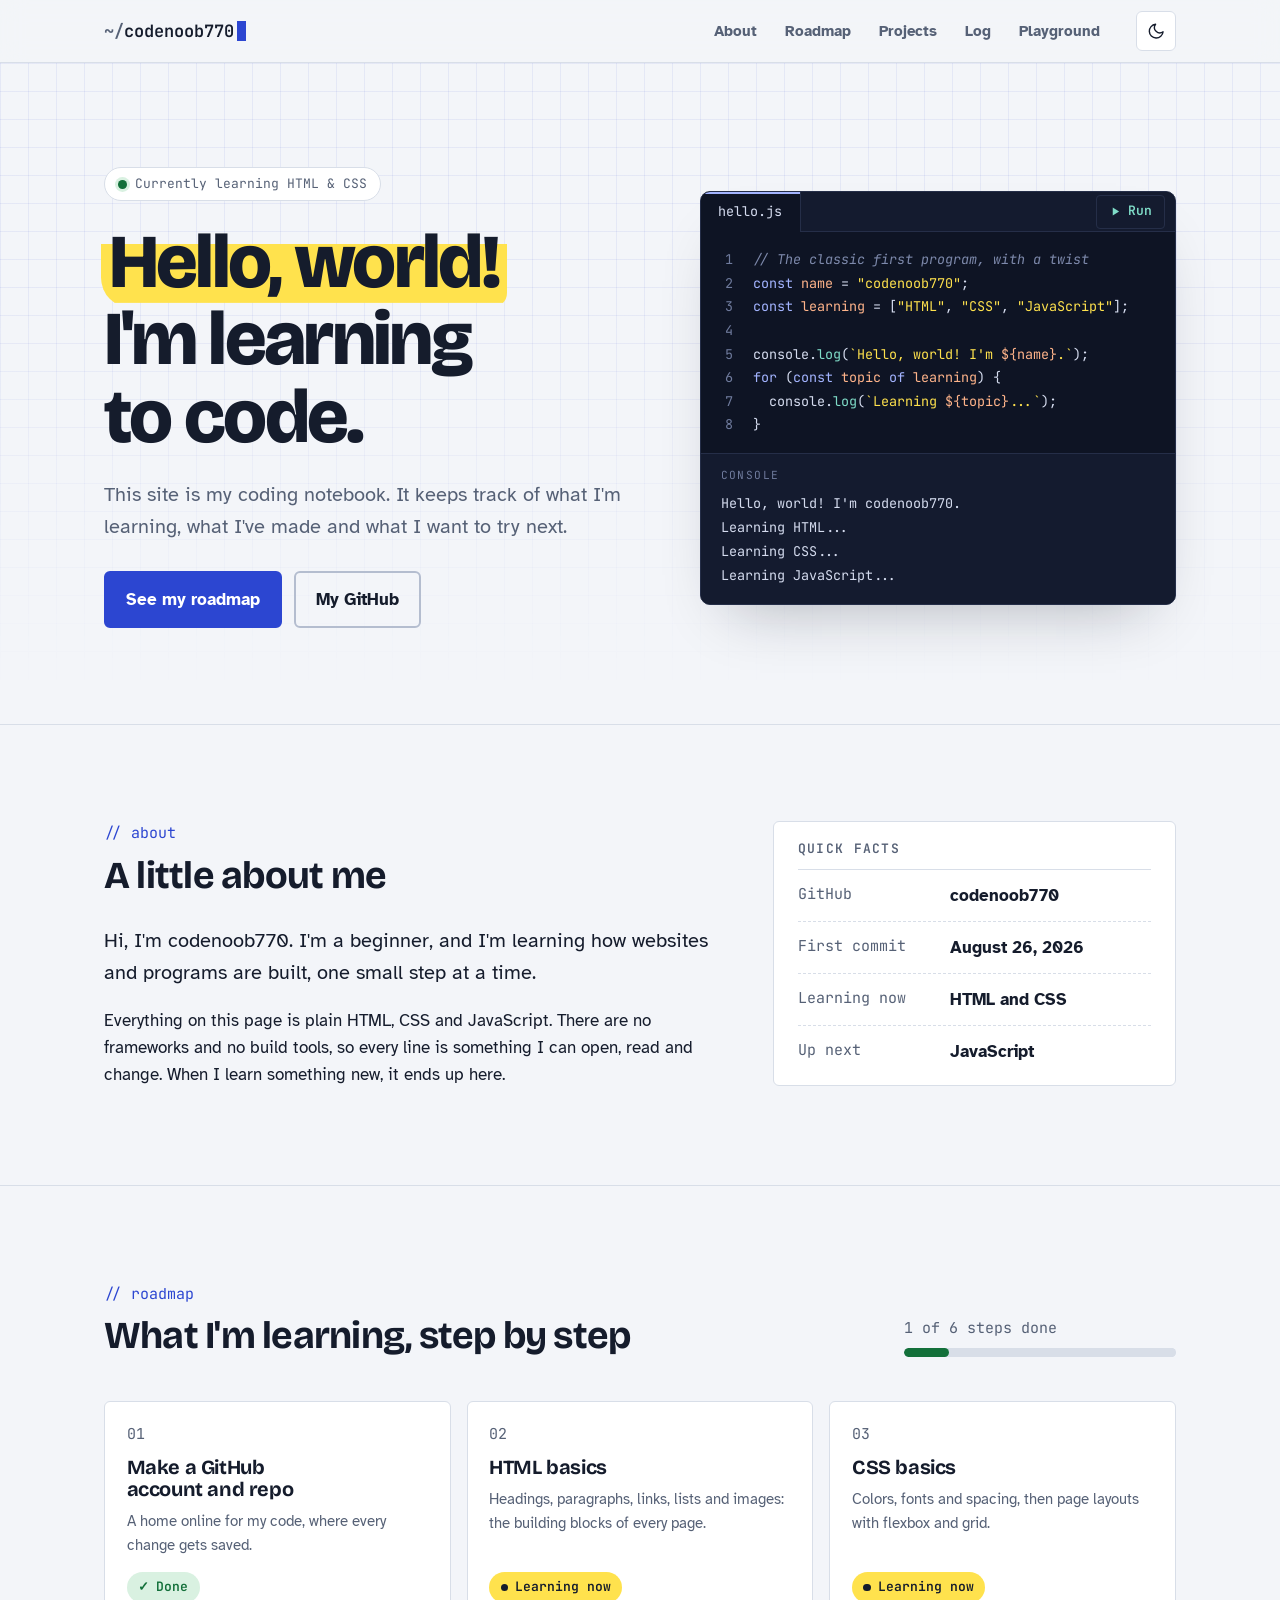
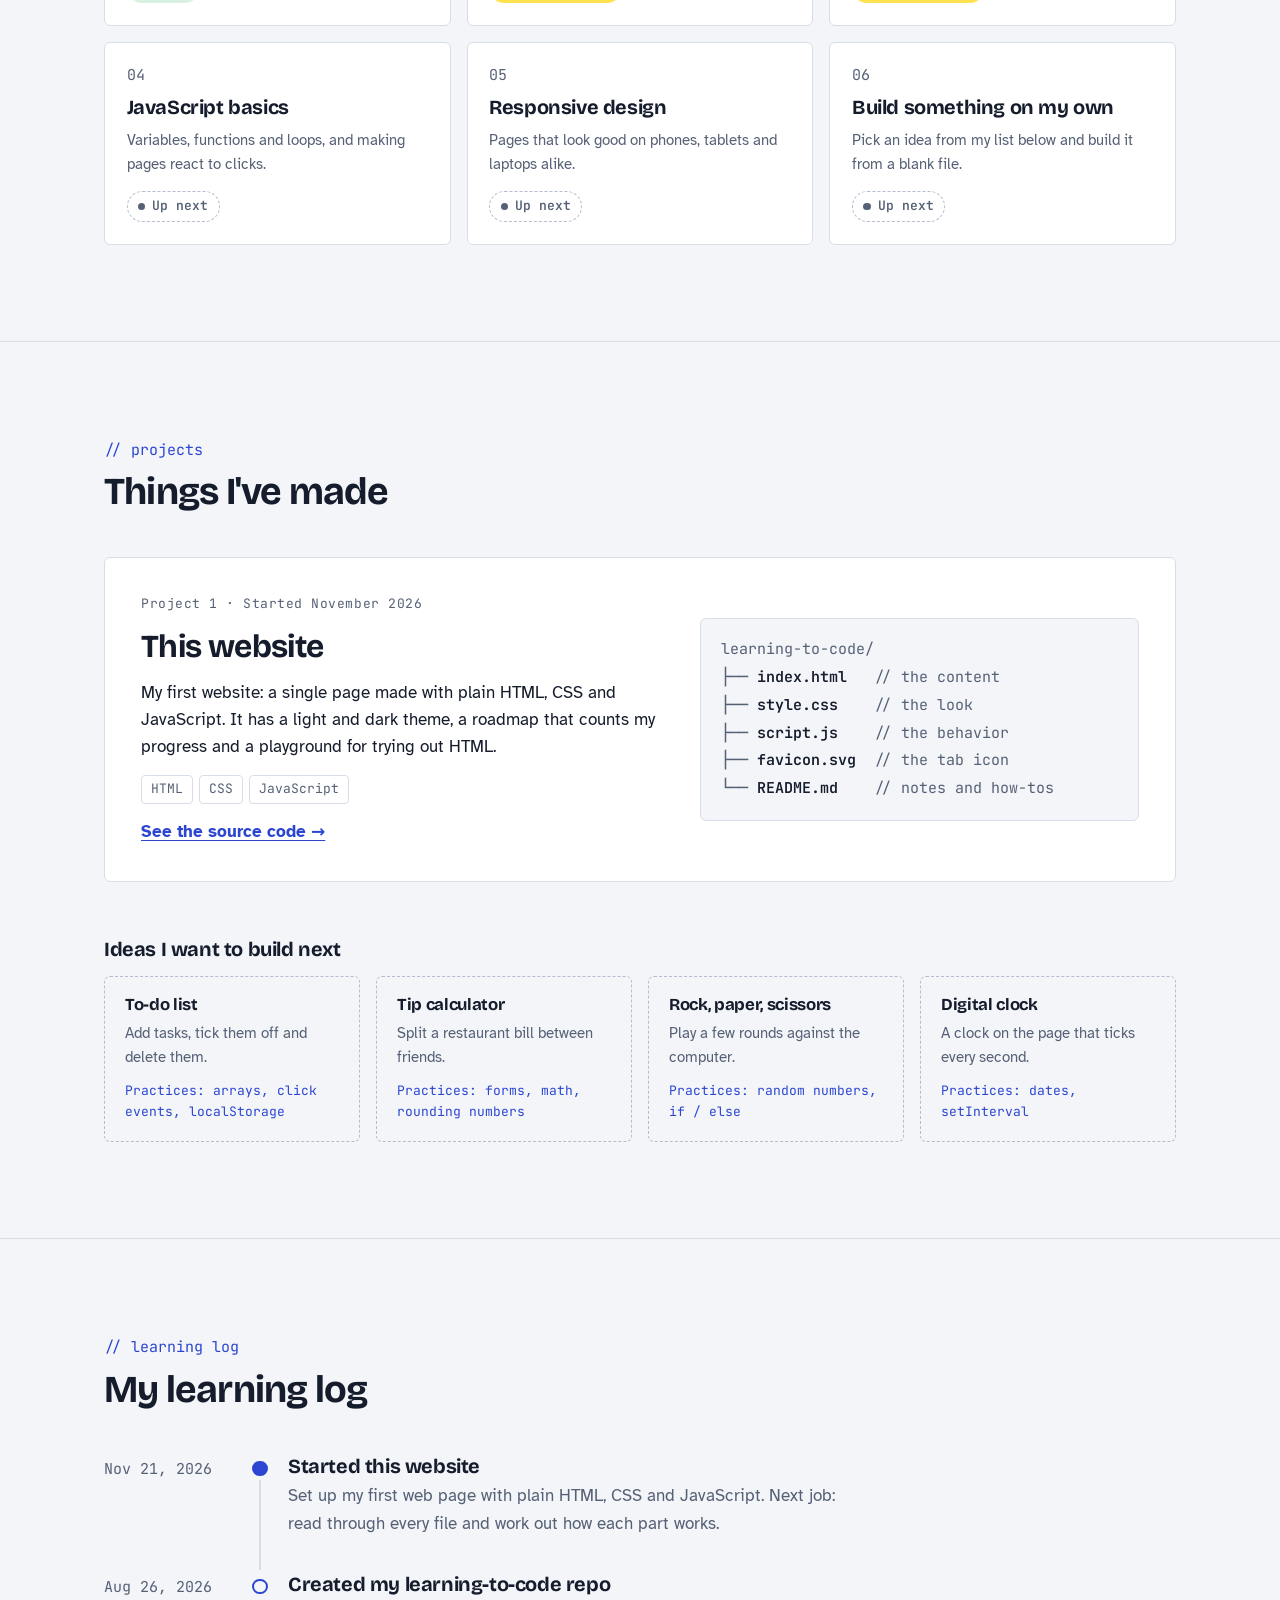
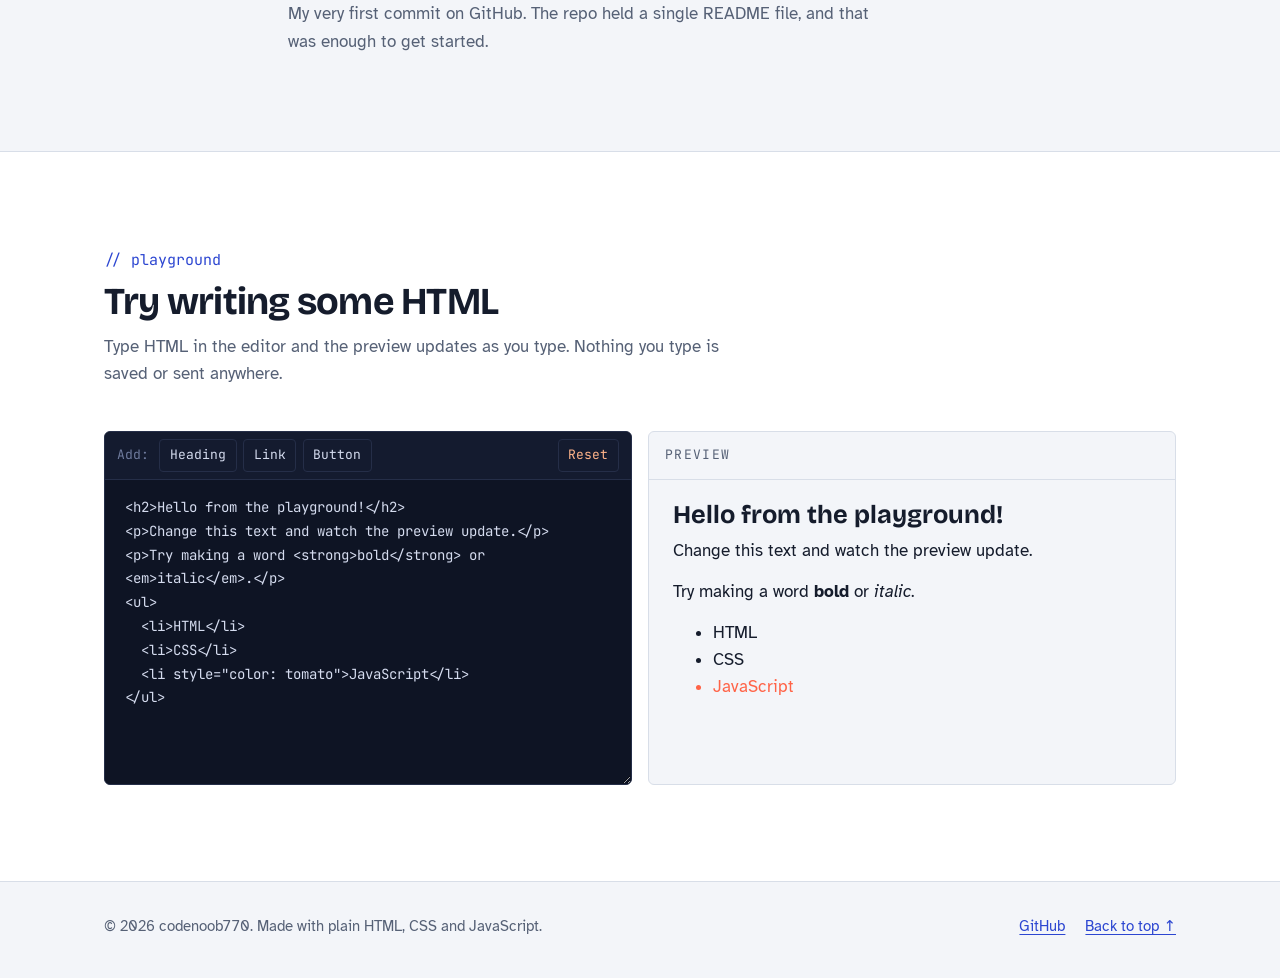
==== index.html @ 069af955 "Add my learning-to-code website A single-page personal site in plain HTML, CSS and JavaScript: - "He" ====
<!DOCTYPE html>
<html lang="en">
<head>
  <!--
    Hi! This is the code for my website.

    A website is usually made of three kinds of files:
      index.html  -> the CONTENT  (words, headings, links, lists)
      style.css   -> the LOOK     (colors, fonts, spacing, layout)
      script.js   -> the BEHAVIOR (what happens when you click or type)

    Anything between these arrows is a comment. Browsers ignore comments,
    so they're a good place to leave notes for yourself.
  -->
  <meta charset="UTF-8">
  <meta name="viewport" content="width=device-width, initial-scale=1, viewport-fit=cover">
  <title>codenoob770 learns to code</title>
  <meta name="description" content="I'm learning to code. Here's my roadmap, my projects and my learning log.">
  <link rel="icon" href="favicon.svg" type="image/svg+xml">

  <!-- Fonts from Google Fonts -->
  <link rel="preconnect" href="https://fonts.googleapis.com">
  <link rel="preconnect" href="https://fonts.gstatic.com" crossorigin>
  <link rel="stylesheet" href="https://fonts.googleapis.com/css2?family=Atkinson+Hyperlegible:ital,wght@0,400;0,700;1,400&family=Bricolage+Grotesque:opsz,wght@12..96,500..800&family=JetBrains+Mono:ital,wght@0,400;0,600;1,400&display=swap">

  <!-- My own styles -->
  <link rel="stylesheet" href="style.css">

  <!-- Apply a saved light/dark choice before the page is drawn,
       so it never flashes the wrong colors. -->
  <script>
    try {
      const savedTheme = localStorage.getItem("theme");
      if (savedTheme === "light" || savedTheme === "dark") {
        document.documentElement.dataset.theme = savedTheme;
      }
    } catch (error) {
      // Some browsers block storage (for example private windows).
      // Then the page just follows the device's light/dark setting.
    }
  </script>

  <!-- My JavaScript. "defer" means: run it after all the HTML has loaded. -->
  <script src="script.js" defer></script>
</head>
<body>
  <!-- Lets keyboard users jump past the menu. It only shows up when focused. -->
  <a class="skip-link" href="#main">Skip to content</a>

  <!-- ============ HEADER: my name, the menu and the theme button ============ -->
  <header class="site-header">
    <div class="wrap site-header__inner">
      <a class="brand" href="#top">
        <span class="brand__path">~/</span>codenoob770<span class="brand__cursor" aria-hidden="true"></span>
      </a>

      <nav class="site-nav" aria-label="Page sections">
        <a href="#about">About</a>
        <a href="#roadmap">Roadmap</a>
        <a href="#projects">Projects</a>
        <a href="#log">Log</a>
        <a href="#playground">Playground</a>
      </nav>

      <button class="theme-toggle" id="theme-toggle" type="button" aria-label="Switch between light and dark theme" title="Switch theme">
        <!-- Two icons. The CSS shows the moon in light mode and the sun in dark mode. -->
        <svg class="icon-moon" viewBox="0 0 24 24" aria-hidden="true"><path d="M21 12.8A9 9 0 1 1 11.2 3a7 7 0 0 0 9.8 9.8z"/></svg>
        <svg class="icon-sun" viewBox="0 0 24 24" aria-hidden="true"><circle cx="12" cy="12" r="4.5"/><path d="M12 1.5v2.2M12 20.3v2.2M4.6 4.6l1.5 1.5M17.9 17.9l1.5 1.5M1.5 12h2.2M20.3 12h2.2M4.6 19.4l1.5-1.5M17.9 6.1l1.5-1.5"/></svg>
      </button>
    </div>
  </header>

  <main id="main">

    <!-- ============ HERO: the first thing people see ============ -->
    <section class="hero" aria-labelledby="hero-title">
      <div class="wrap hero__inner">
        <div class="hero__text">
          <p class="now-learning"><span class="now-learning__dot" aria-hidden="true"></span>Currently learning HTML &amp; CSS</p>
          <h1 id="hero-title"><span class="marker">Hello, world!</span> I'm learning to code.</h1>
          <p class="hero__lead">
            This site is my coding notebook. It keeps track of what I'm learning,
            what I've made and what I want to try next.
          </p>
          <div class="hero__actions">
            <a class="button" href="#roadmap">See my roadmap</a>
            <a class="button button--quiet" href="https://github.com/codenoob770">My GitHub</a>
          </div>
        </div>

        <!-- A pretend code editor. The colored <span>s are "syntax highlighting".
             Each <span class="code-line"> is one line of code; CSS numbers them. -->
        <figure class="editor" aria-label="A short JavaScript program and what it prints">
          <div class="editor__bar">
            <span class="editor__tab">hello.js</span>
            <button class="editor__run" id="run-code" type="button">
              <svg viewBox="0 0 24 24" aria-hidden="true"><path d="M7 4.5v15l12-7.5z"/></svg>
              <span id="run-label">Run</span>
            </button>
          </div>
          <div class="editor__code">
            <span class="code-line"><span class="tok-comment">// The classic first program, with a twist</span></span>
            <span class="code-line"><span class="tok-keyword">const</span> <span class="tok-var">name</span> = <span class="tok-string">"codenoob770"</span>;</span>
            <span class="code-line"><span class="tok-keyword">const</span> <span class="tok-var">learning</span> = [<span class="tok-string">"HTML"</span>, <span class="tok-string">"CSS"</span>, <span class="tok-string">"JavaScript"</span>];</span>
            <span class="code-line"> </span>
            <span class="code-line">console.<span class="tok-func">log</span>(<span class="tok-string">`Hello, world! I'm </span><span class="tok-var">${name}</span><span class="tok-string">.`</span>);</span>
            <span class="code-line"><span class="tok-keyword">for</span> (<span class="tok-keyword">const</span> <span class="tok-var">topic</span> <span class="tok-keyword">of</span> <span class="tok-var">learning</span>) {</span>
            <span class="code-line">  console.<span class="tok-func">log</span>(<span class="tok-string">`Learning </span><span class="tok-var">${topic}</span><span class="tok-string">...`</span>);</span>
            <span class="code-line">}</span>
          </div>
          <!-- What the program above prints. Press "Run" to watch it print again. -->
          <div class="console" aria-live="polite">
            <span class="console__label">Console</span>
            <span class="console__line">Hello, world! I'm codenoob770.</span>
            <span class="console__line">Learning HTML...</span>
            <span class="console__line">Learning CSS...</span>
            <span class="console__line">Learning JavaScript...</span>
          </div>
        </figure>
      </div>
    </section>

    <!-- ============ ABOUT ============ -->
    <section class="section" id="about" aria-labelledby="about-title">
      <div class="wrap about">
        <div class="about__text">
          <div class="section__title">
            <p class="eyebrow">// about</p>
            <h2 id="about-title">A little about me</h2>
          </div>
          <p class="about__lead">
            Hi, I'm codenoob770. I'm a beginner, and I'm learning how websites
            and programs are built, one small step at a time.
          </p>
          <p>
            Everything on this page is plain HTML, CSS and JavaScript. There are
            no frameworks and no build tools, so every line is something I can
            open, read and change. When I learn something new, it ends up here.
          </p>
        </div>

        <!-- A "description list": <dt> is the label, <dd> is the value. -->
        <aside class="facts" aria-labelledby="facts-title">
          <h3 class="facts__title" id="facts-title">Quick facts</h3>
          <dl>
            <div><dt>GitHub</dt><dd>codenoob770</dd></div>
            <div><dt>First commit</dt><dd><time datetime="2026-08-26">August 26, 2026</time></dd></div>
            <div><dt>Learning now</dt><dd>HTML and CSS</dd></div>
            <div><dt>Up next</dt><dd>JavaScript</dd></div>
          </dl>
        </aside>
      </div>
    </section>

    <!-- ============ ROADMAP ============
         To update a step, change its status <span>:
           data-status="done"  + text "Done"
           data-status="now"   + text "Learning now"
           data-status="next"  + text "Up next"
         The progress bar counts the "done" steps by itself (see script.js). -->
    <section class="section" id="roadmap" aria-labelledby="roadmap-title">
      <div class="wrap">
        <div class="section__head">
          <div class="section__title">
            <p class="eyebrow">// roadmap</p>
            <h2 id="roadmap-title">What I'm learning, step by step</h2>
          </div>
          <div class="progress">
            <p class="progress__text" id="progress-text">1 of 6 steps done</p>
            <progress class="progress__bar" id="progress-bar" value="1" max="6" aria-labelledby="progress-text"></progress>
          </div>
        </div>

        <ol class="steps">
          <li class="step">
            <h3>Make a GitHub account and repo</h3>
            <p>A home online for my code, where every change gets saved.</p>
            <span class="status" data-status="done">Done</span>
          </li>
          <li class="step">
            <h3>HTML basics</h3>
            <p>Headings, paragraphs, links, lists and images: the building blocks of every page.</p>
            <span class="status" data-status="now">Learning now</span>
          </li>
          <li class="step">
            <h3>CSS basics</h3>
            <p>Colors, fonts and spacing, then page layouts with flexbox and grid.</p>
            <span class="status" data-status="now">Learning now</span>
          </li>
          <li class="step">
            <h3>JavaScript basics</h3>
            <p>Variables, functions and loops, and making pages react to clicks.</p>
            <span class="status" data-status="next">Up next</span>
          </li>
          <li class="step">
            <h3>Responsive design</h3>
            <p>Pages that look good on phones, tablets and laptops alike.</p>
            <span class="status" data-status="next">Up next</span>
          </li>
          <li class="step">
            <h3>Build something on my own</h3>
            <p>Pick an idea from my list below and build it from a blank file.</p>
            <span class="status" data-status="next">Up next</span>
          </li>
        </ol>
      </div>
    </section>

    <!-- ============ PROJECTS ============ -->
    <section class="section" id="projects" aria-labelledby="projects-title">
      <div class="wrap">
        <div class="section__head">
          <div class="section__title">
            <p class="eyebrow">// projects</p>
            <h2 id="projects-title">Things I've made</h2>
          </div>
        </div>

        <article class="project">
          <div class="project__body">
            <p class="project__meta">Project 1 · Started November 2026</p>
            <h3>This website</h3>
            <p>
              My first website: a single page made with plain HTML, CSS and
              JavaScript. It has a light and dark theme, a roadmap that counts
              my progress and a playground for trying out HTML.
            </p>
            <ul class="tags" aria-label="Made with">
              <li>HTML</li>
              <li>CSS</li>
              <li>JavaScript</li>
            </ul>
            <a class="text-link" href="https://github.com/codenoob770/learning-to-code">See the source code &rarr;</a>
          </div>

          <!-- <pre> keeps spaces and line breaks exactly as typed. -->
          <pre class="file-tree" aria-label="The files that make up this website"><span class="tree-dim">learning-to-code/</span>
<span class="tree-dim">├──</span> <span class="tree-file">index.html</span>   <span class="tree-note">// the content</span>
<span class="tree-dim">├──</span> <span class="tree-file">style.css</span>    <span class="tree-note">// the look</span>
<span class="tree-dim">├──</span> <span class="tree-file">script.js</span>    <span class="tree-note">// the behavior</span>
<span class="tree-dim">├──</span> <span class="tree-file">favicon.svg</span>  <span class="tree-note">// the tab icon</span>
<span class="tree-dim">└──</span> <span class="tree-file">README.md</span>    <span class="tree-note">// notes and how-tos</span></pre>
        </article>

        <h3 class="subhead">Ideas I want to build next</h3>
        <ul class="ideas">
          <li class="idea">
            <h4>To-do list</h4>
            <p class="idea__what">Add tasks, tick them off and delete them.</p>
            <p class="idea__skills">Practices: arrays, click events, localStorage</p>
          </li>
          <li class="idea">
            <h4>Tip calculator</h4>
            <p class="idea__what">Split a restaurant bill between friends.</p>
            <p class="idea__skills">Practices: forms, math, rounding numbers</p>
          </li>
          <li class="idea">
            <h4>Rock, paper, scissors</h4>
            <p class="idea__what">Play a few rounds against the computer.</p>
            <p class="idea__skills">Practices: random numbers, if / else</p>
          </li>
          <li class="idea">
            <h4>Digital clock</h4>
            <p class="idea__what">A clock on the page that ticks every second.</p>
            <p class="idea__skills">Practices: dates, setInterval</p>
          </li>
        </ul>
      </div>
    </section>

    <!-- ============ LEARNING LOG ============
         Newest entry goes at the top. To add one, copy a whole <li>...</li>
         block, paste it above the others and change the words and date. -->
    <section class="section" id="log" aria-labelledby="log-title">
      <div class="wrap">
        <div class="section__head">
          <div class="section__title">
            <p class="eyebrow">// learning log</p>
            <h2 id="log-title">My learning log</h2>
          </div>
        </div>

        <ol class="log">
          <li class="log__entry">
            <time class="log__date" datetime="2026-11-21">Nov 21, 2026</time>
            <span class="log__dot" aria-hidden="true"></span>
            <div class="log__body">
              <h3>Started this website</h3>
              <p>
                Set up my first web page with plain HTML, CSS and JavaScript.
                Next job: read through every file and work out how each part works.
              </p>
            </div>
          </li>
          <li class="log__entry">
            <time class="log__date" datetime="2026-08-26">Aug 26, 2026</time>
            <span class="log__dot" aria-hidden="true"></span>
            <div class="log__body">
              <h3>Created my learning-to-code repo</h3>
              <p>
                My very first commit on GitHub. The repo held a single README
                file, and that was enough to get started.
              </p>
            </div>
          </li>
        </ol>
      </div>
    </section>

    <!-- ============ PLAYGROUND ============
         The live preview is drawn by script.js every time you type. -->
    <section class="section section--tinted" id="playground" aria-labelledby="playground-title">
      <div class="wrap">
        <div class="section__head">
          <div class="section__title">
            <p class="eyebrow">// playground</p>
            <h2 id="playground-title">Try writing some HTML</h2>
            <p class="section__intro">
              Type HTML in the editor and the preview updates as you type.
              Nothing you type is saved or sent anywhere.
            </p>
          </div>
        </div>

        <div class="playground">
          <div class="playground__editor">
            <div class="playground__toolbar">
              <span class="playground__toolbar-label">Add:</span>
              <button class="chip" type="button" data-snippet="heading">Heading</button>
              <button class="chip" type="button" data-snippet="link">Link</button>
              <button class="chip" type="button" data-snippet="button">Button</button>
              <button class="chip chip--reset" type="button" id="playground-reset">Reset</button>
            </div>
            <label class="visually-hidden" for="playground-input">Your HTML</label>
            <!-- Inside a <textarea>, HTML tags are just text, so the example below shows up as code. -->
            <textarea id="playground-input" spellcheck="false" autocapitalize="off" autocomplete="off">
<h2>Hello from the playground!</h2>
<p>Change this text and watch the preview update.</p>
<p>Try making a word <strong>bold</strong> or <em>italic</em>.</p>
<ul>
  <li>HTML</li>
  <li>CSS</li>
  <li style="color: tomato">JavaScript</li>
</ul></textarea>
          </div>

          <div class="playground__output">
            <p class="panel-label">Preview</p>
            <div class="playground__preview" id="playground-preview"></div>
          </div>
        </div>
      </div>
    </section>

  </main>

  <!-- ============ FOOTER ============ -->
  <footer class="site-footer">
    <div class="wrap site-footer__inner">
      <p>&copy; <span id="year">2026</span> codenoob770. Made with plain HTML, CSS and JavaScript.</p>
      <p class="site-footer__links">
        <a href="https://github.com/codenoob770">GitHub</a>
        <a href="#top">Back to top &uarr;</a>
      </p>
    </div>
  </footer>
</body>
</html>
---- style.css ----
/* =============================================================
   style.css: how my website LOOKS
   -------------------------------------------------------------
   1. Design tokens: colors, fonts and sizes in one place
   2. Base: rules for the whole page
   3. Layout helpers
   4. Header and menu
   5. Hero (top of the page) and buttons
   6. Code editor window
   7. Page sections: about, roadmap, projects, log, playground
   8. Footer
   9. Motion and accessibility
   ============================================================= */


/* 1. DESIGN TOKENS ---------------------------------------------
   Layout idea: a coder's notebook. One left-aligned column, each
   section opens with a code-comment label, and a yellow highlighter
   marks what I'm working on right now.

   Tokens are named values (CSS "custom properties"). Every color on
   the page comes from one of these, so changing a value here changes
   it everywhere. Try setting --accent to #d6336c and reloading!     */

:root {
  /* Light theme colors */
  --paper: #f3f5f9;          /* page background */
  --surface: #ffffff;        /* cards and panels */
  --ink: #151c2c;            /* main text */
  --muted: #566176;          /* quieter text */
  --line: #d8dee8;           /* borders and dividers */
  --line-strong: #b4bdcf;    /* borders that need to stand out a bit more */
  --grid: rgba(44, 70, 209, 0.07); /* graph-paper lines behind the hero */
  --accent: #2c46d1;         /* links and buttons */
  --accent-ink: #ffffff;     /* text on top of the accent color */
  --marker: #ffe24d;         /* the highlighter */
  --ok: #13703a;             /* "done" green */
  --ok-soft: #d9f1e1;        /* pale green background */
  --shadow: rgba(14, 20, 36, 0.3);

  /* The code editor stays dark in both themes */
  --code-bg: #0e1424;
  --code-panel: #141b2f;
  --code-line: #252e48;
  --code-fg: #d5dcef;
  --code-dim: #6f7b9d;
  --syn-comment: #7d89ab;
  --syn-keyword: #a3b4ff;
  --syn-string: #ffe24d;
  --syn-func: #7fdcc8;
  --syn-var: #ffb48a;

  /* Which theme-button icon to show (the dark theme swaps these) */
  --show-moon: block;
  --show-sun: none;

  /* Fonts. If a font can't load, the browser tries the next one in the list. */
  --font-display: "Bricolage Grotesque", "Segoe UI", system-ui, sans-serif;
  --font-body: "Atkinson Hyperlegible", system-ui, -apple-system, "Segoe UI", Roboto, sans-serif;
  --font-code: "JetBrains Mono", ui-monospace, SFMono-Regular, Menlo, Consolas, monospace;

  /* Type scale. clamp(min, preferred, max) grows text with the screen size. */
  --text-xs: 0.8125rem;
  --text-sm: 0.9375rem;
  --text-md: 1.0625rem;
  --text-lg: 1.25rem;
  --text-xl: clamp(1.75rem, 1.3rem + 1.6vw, 2.375rem);
  --text-hero: clamp(2.5rem, 1.5rem + 4.4vw, 4.75rem);

  /* Spacing and shapes */
  --gutter: clamp(16px, 4vw, 40px);  /* space at the left and right edges */
  --max-width: 72rem;
  --radius: 6px;
  --header-space: 4.5rem;

  color-scheme: light;
}

/* Dark theme, part 1: the device is set to dark mode and nobody
   picked "light" with the theme button. */
@media (prefers-color-scheme: dark) {
  :root:not([data-theme="light"]) {
    --paper: #0e1320;
    --surface: #151c2c;
    --ink: #e6eaf3;
    --muted: #9ba5bb;
    --line: #273049;
    --line-strong: #3b4767;
    --grid: rgba(145, 163, 255, 0.06);
    --accent: #91a3ff;
    --accent-ink: #0e1320;
    --marker: #765c06;
    --ok: #6fd897;
    --ok-soft: #173525;
    --shadow: rgba(0, 0, 0, 0.55);
    --code-bg: #090d18;
    --code-panel: #0f1526;
    --code-line: #1f2842;
    --show-moon: none;
    --show-sun: block;
    color-scheme: dark;
  }
}

/* Dark theme, part 2: someone picked "dark" with the theme button.
   (Same values as above. Both blocks are needed so the button can
   override the device setting in either direction.) */
:root[data-theme="dark"] {
  --paper: #0e1320;
  --surface: #151c2c;
  --ink: #e6eaf3;
  --muted: #9ba5bb;
  --line: #273049;
  --line-strong: #3b4767;
  --grid: rgba(145, 163, 255, 0.06);
  --accent: #91a3ff;
  --accent-ink: #0e1320;
  --marker: #765c06;
  --ok: #6fd897;
  --ok-soft: #173525;
  --shadow: rgba(0, 0, 0, 0.55);
  --code-bg: #090d18;
  --code-panel: #0f1526;
  --code-line: #1f2842;
  --show-moon: none;
  --show-sun: block;
  color-scheme: dark;
}


/* 2. BASE ------------------------------------------------------ */

/* Make width include padding and border. It makes sizes much easier to reason about. */
*,
*::before,
*::after {
  box-sizing: border-box;
}

html {
  scroll-behavior: smooth; /* menu links glide to their section */
}

body {
  margin: 0;
  background: var(--paper);
  color: var(--ink);
  font-family: var(--font-body);
  font-size: var(--text-md);
  line-height: 1.6;
  -webkit-font-smoothing: antialiased;
}

/* On phones with a notch, this paints the strip above the sticky header. */
body::before {
  content: "";
  position: fixed;
  inset: 0 0 auto;
  height: env(safe-area-inset-top, 0px);
  z-index: 30;
  background: var(--paper);
}

h1,
h2,
h3,
h4 {
  margin: 0;
  font-family: var(--font-display);
  line-height: 1.1;
  letter-spacing: -0.02em;
  text-wrap: balance; /* evens out line lengths in headings */
}

p {
  margin: 0;
}

a {
  color: var(--accent);
  text-decoration-thickness: 1px;
  text-underline-offset: 0.2em;
}

a:hover {
  text-decoration-thickness: 2px;
}

/* A clear outline for whatever the keyboard is on */
:focus-visible {
  outline: 3px solid var(--accent);
  outline-offset: 3px;
  border-radius: 3px;
}

/* Hides something visually but keeps it for screen readers */
.visually-hidden {
  position: absolute;
  width: 1px;
  height: 1px;
  margin: -1px;
  padding: 0;
  overflow: hidden;
  clip: rect(0 0 0 0);
  white-space: nowrap;
  border: 0;
}

.skip-link {
  position: absolute;
  top: -4rem;
  left: 1rem;
  z-index: 50;
  padding: 0.6rem 1rem;
  border-radius: var(--radius);
  background: var(--accent);
  color: var(--accent-ink);
  font-weight: 700;
}

.skip-link:focus {
  top: calc(1rem + env(safe-area-inset-top, 0px));
}


/* 3. LAYOUT HELPERS ---------------------------------------------- */

/* .wrap centers content and keeps it away from the screen edges.
   env(safe-area-inset-...) adds room for phone notches. */
.wrap {
  width: 100%;
  max-width: var(--max-width);
  margin-inline: auto;
  padding-left: max(var(--gutter), env(safe-area-inset-left, 0px));
  padding-right: max(var(--gutter), env(safe-area-inset-right, 0px));
}

.section {
  padding-block: clamp(3.5rem, 8vw, 6rem);
  border-top: 1px solid var(--line);
  scroll-margin-top: var(--header-space); /* so the sticky header doesn't cover the title */
}

.section--tinted {
  background: var(--surface);
}

.section__head {
  display: flex;
  flex-wrap: wrap;
  align-items: flex-end;
  justify-content: space-between;
  gap: 1.5rem 3rem;
  margin-bottom: clamp(2rem, 4vw, 2.75rem);
}

.section__title {
  display: flex;
  flex-direction: column;
  gap: 0.6rem;
}

.section h2 {
  font-size: var(--text-xl);
}

.section__intro {
  max-width: 40rem;
  color: var(--muted);
}

/* The little code-comment labels above each heading, like "// about" */
.eyebrow {
  font-family: var(--font-code);
  font-size: var(--text-sm);
  color: var(--accent);
}


/* 4. HEADER AND MENU --------------------------------------------- */

.site-header {
  position: sticky; /* stays at the top while you scroll */
  top: env(safe-area-inset-top, 0px);
  z-index: 20;
  background: var(--paper); /* fallback for older browsers */
  background: color-mix(in srgb, var(--paper) 86%, transparent);
  -webkit-backdrop-filter: blur(12px);
  backdrop-filter: blur(12px);
  border-bottom: 1px solid var(--line);
}

.site-header__inner {
  display: flex;
  flex-wrap: wrap;
  align-items: center;
  gap: 0.5rem 1.5rem;
  padding-block: 0.7rem;
}

.brand {
  display: inline-flex;
  align-items: center;
  margin-right: auto; /* pushes the menu and button to the right */
  font-family: var(--font-code);
  font-weight: 600;
  color: var(--ink);
  text-decoration: none;
  white-space: nowrap;
}

.brand__path {
  color: var(--muted);
}

/* A blinking text cursor, like in a terminal */
.brand__cursor {
  width: 0.55em;
  height: 1.15em;
  margin-left: 0.15em;
  background: var(--accent);
  animation: blink 1.1s steps(1) infinite;
}

@keyframes blink {
  50% {
    opacity: 0;
  }
}

.site-nav {
  display: flex;
  gap: 0.25rem;
}

.site-nav a {
  padding: 0.45rem 0.75rem;
  border-radius: var(--radius);
  color: var(--muted);
  font-size: var(--text-sm);
  font-weight: 700;
  text-decoration: none;
  white-space: nowrap;
}

.site-nav a:hover {
  background: var(--surface);
  color: var(--ink);
}

.theme-toggle {
  display: inline-grid;
  place-items: center;
  width: 2.5rem;
  height: 2.5rem;
  padding: 0;
  border: 1px solid var(--line);
  border-radius: var(--radius);
  background: var(--surface);
  color: var(--ink);
  cursor: pointer;
}

.theme-toggle:hover {
  border-color: var(--line-strong);
}

.theme-toggle svg {
  width: 1.15rem;
  height: 1.15rem;
  fill: none;
  stroke: currentColor;
  stroke-width: 1.8;
  stroke-linecap: round;
  stroke-linejoin: round;
}

.icon-moon {
  display: var(--show-moon);
}

.icon-sun {
  display: var(--show-sun);
}

/* On small screens the menu moves to its own row and scrolls sideways if needed */
@media (max-width: 720px) {
  :root {
    --header-space: 7rem;
  }

  .site-nav {
    order: 3;
    flex: 1 0 100%;
    margin-inline: -0.75rem;
    overflow-x: auto;
    scrollbar-width: none;
  }

  .site-nav::-webkit-scrollbar {
    display: none;
  }
}


/* 5. HERO AND BUTTONS -------------------------------------------- */

.hero {
  position: relative;
  isolation: isolate;
}

/* Graph-paper lines that fade out toward the bottom */
.hero::before {
  content: "";
  position: absolute;
  inset: 0;
  z-index: -1;
  background-image:
    linear-gradient(var(--grid) 1px, transparent 1px),
    linear-gradient(90deg, var(--grid) 1px, transparent 1px);
  background-size: 28px 28px;
  -webkit-mask-image: linear-gradient(to bottom, black 35%, transparent 95%);
  mask-image: linear-gradient(to bottom, black 35%, transparent 95%);
}

.hero__inner {
  display: grid;
  align-items: center;
  gap: clamp(2.5rem, 6vw, 4.5rem);
  padding-block: clamp(3rem, 9vw, 6.5rem) clamp(3.5rem, 8vw, 6rem);
}

/* Two columns on wide screens: text on the left, editor on the right */
@media (min-width: 920px) {
  .hero__inner {
    grid-template-columns: minmax(0, 1.1fr) minmax(0, 1fr);
  }
}

.hero__text {
  display: flex;
  flex-direction: column;
  align-items: flex-start;
  gap: 1.4rem;
  min-width: 0;
}

.now-learning {
  display: inline-flex;
  align-items: center;
  gap: 0.55rem;
  padding: 0.35rem 0.8rem;
  border: 1px solid var(--line);
  border-radius: 999px;
  background: var(--surface);
  color: var(--muted);
  font-family: var(--font-code);
  font-size: var(--text-xs);
}

.now-learning__dot {
  width: 0.55rem;
  height: 0.55rem;
  border-radius: 50%;
  background: var(--ok);
  box-shadow: 0 0 0 3px var(--ok-soft);
}

.hero h1 {
  font-size: var(--text-hero);
  font-weight: 800;
  line-height: 1.02;
  letter-spacing: -0.035em;
}

/* The highlighter stroke behind "Hello, world!". It swipes in once when the page loads. */
.marker {
  padding: 0 0.1em;
  margin: 0 -0.04em;
  border-radius: 0.15em 0.35em 0.2em 0.4em; /* a bit wonky, like a real marker */
  background-image: linear-gradient(var(--marker), var(--marker));
  background-repeat: no-repeat;
  background-position: 0 85%;
  background-size: 100% 64%;
  -webkit-box-decoration-break: clone;
  box-decoration-break: clone;
  animation: highlight 0.9s cubic-bezier(0.65, 0, 0.35, 1) 0.35s both;
}

@keyframes highlight {
  from {
    background-size: 0% 64%;
  }
}

.hero__lead {
  max-width: 33rem;
  color: var(--muted);
  font-size: var(--text-lg);
}

.hero__actions {
  display: flex;
  flex-wrap: wrap;
  gap: 0.75rem;
  padding-top: 0.4rem;
}

.button {
  display: inline-flex;
  align-items: center;
  gap: 0.5rem;
  padding: 0.8rem 1.25rem;
  border: 2px solid var(--accent);
  border-radius: var(--radius);
  background: var(--accent);
  color: var(--accent-ink);
  font-weight: 700;
  text-decoration: none;
  transition: transform 0.15s ease, box-shadow 0.15s ease;
}

.button:hover {
  transform: translateY(-2px);
  box-shadow: 0 8px 18px -10px var(--shadow);
}

.button--quiet {
  border-color: var(--line-strong);
  background: transparent;
  color: var(--ink);
}

.button--quiet:hover {
  border-color: var(--ink);
}


/* 6. CODE EDITOR WINDOW ------------------------------------------ */

.editor {
  min-width: 0;
  margin: 0;
  overflow: hidden;
  border: 1px solid var(--code-line);
  border-radius: 10px;
  background: var(--code-bg);
  color: var(--code-fg);
  font-family: var(--font-code);
  font-size: 0.84rem;
  box-shadow: 0 30px 60px -30px var(--shadow);
}

.editor__bar {
  display: flex;
  align-items: center;
  justify-content: space-between;
  gap: 1rem;
  padding-right: 0.6rem;
  border-bottom: 1px solid var(--code-line);
  background: var(--code-panel);
}

/* The "hello.js" tab, with a colored line on top like an open tab */
.editor__tab {
  margin-bottom: -1px;
  padding: 0.6rem 1.1rem;
  border-right: 1px solid var(--code-line);
  background: var(--code-bg);
  box-shadow: inset 0 2px 0 var(--syn-keyword);
}

.editor__run {
  display: inline-flex;
  align-items: center;
  gap: 0.4rem;
  padding: 0.35rem 0.75rem;
  border: 1px solid var(--code-line);
  border-radius: 4px;
  background: transparent;
  color: var(--syn-func);
  font: inherit;
  font-size: var(--text-xs);
  font-weight: 600;
  cursor: pointer;
}

.editor__run:hover {
  background: var(--code-line);
}

.editor__run:disabled {
  opacity: 0.6;
  cursor: progress;
}

.editor__run svg {
  width: 0.8rem;
  height: 0.8rem;
  fill: currentColor;
}

.editor__code {
  padding-block: 1rem;
  overflow-x: auto; /* long lines scroll inside the editor, not the whole page */
  line-height: 1.75;
  counter-reset: line; /* a CSS counter that numbers the lines */
}

.code-line {
  display: block;
  padding-right: 1.25rem;
  white-space: pre; /* keep spaces exactly as typed */
}

.code-line::before {
  counter-increment: line;
  content: counter(line);
  display: inline-block;
  width: 3.25rem;
  padding-right: 1.25rem;
  color: var(--code-dim);
  text-align: right;
  user-select: none;
}

/* Slightly smaller code on phones, so more of each line fits */
@media (max-width: 480px) {
  .editor {
    font-size: 0.78rem;
  }

  .code-line::before {
    width: 2.6rem;
    padding-right: 1rem;
  }
}

/* Syntax highlighting colors */
.tok-comment { color: var(--syn-comment); font-style: italic; }
.tok-keyword { color: var(--syn-keyword); }
.tok-string  { color: var(--syn-string); }
.tok-func    { color: var(--syn-func); }
.tok-var     { color: var(--syn-var); }

.console {
  display: flex;
  flex-direction: column;
  gap: 0.15rem;
  padding: 0.85rem 1.25rem 1.1rem;
  border-top: 1px solid var(--code-line);
  background: var(--code-panel);
}

.console__label {
  margin-bottom: 0.35rem;
  color: var(--code-dim);
  font-size: 0.7rem;
  letter-spacing: 0.12em;
  text-transform: uppercase;
}

.console__line {
  white-space: pre-wrap;
}

/* While the program "runs", lines wait invisibly. They still take up
   their space, so nothing jumps around. */
.console__line.is-waiting {
  visibility: hidden;
}


/* 7. PAGE SECTIONS ----------------------------------------------- */

/* --- About --- */
.about {
  display: grid;
  align-items: start;
  gap: clamp(2rem, 5vw, 4rem);
}

@media (min-width: 860px) {
  .about {
    grid-template-columns: minmax(0, 1.5fr) minmax(0, 1fr);
  }
}

.about__text {
  display: flex;
  flex-direction: column;
  gap: 1.15rem;
  max-width: 40rem;
}

.about__text .section__title {
  margin-bottom: 0.6rem;
}

.about__lead {
  font-size: var(--text-lg);
}

.facts {
  padding: 1.25rem 1.5rem;
  border: 1px solid var(--line);
  border-radius: var(--radius);
  background: var(--surface);
}

.facts__title {
  padding-bottom: 0.75rem;
  border-bottom: 1px solid var(--line);
  color: var(--muted);
  font-family: var(--font-code);
  font-size: var(--text-xs);
  font-weight: 600;
  letter-spacing: 0.1em;
  text-transform: uppercase;
}

.facts dl {
  display: flex;
  flex-direction: column;
  margin: 0;
}

.facts dl div {
  display: grid;
  grid-template-columns: 8.5rem minmax(0, 1fr);
  gap: 1rem;
  padding-block: 0.75rem;
  border-bottom: 1px dashed var(--line);
}

.facts dl div:last-child {
  padding-bottom: 0;
  border-bottom: 0;
}

.facts dt {
  color: var(--muted);
  font-family: var(--font-code);
  font-size: var(--text-sm);
}

.facts dd {
  margin: 0;
  font-weight: 700;
}

/* --- Roadmap --- */
.progress {
  display: flex;
  flex-direction: column;
  gap: 0.5rem;
  width: 17rem;
  max-width: 100%;
}

.progress__text {
  color: var(--muted);
  font-family: var(--font-code);
  font-size: var(--text-sm);
}

/* A <progress> bar needs a few browser-specific rules to style it */
.progress__bar {
  display: block;
  width: 100%;
  height: 0.55rem;
  overflow: hidden;
  border: 0;
  border-radius: 999px;
  background: var(--line);
  color: var(--ok);
  -webkit-appearance: none;
  appearance: none;
}

.progress__bar::-webkit-progress-bar {
  border-radius: 999px;
  background: var(--line);
}

.progress__bar::-webkit-progress-value {
  border-radius: 999px;
  background: var(--ok);
}

.progress__bar::-moz-progress-bar {
  border-radius: 999px;
  background: var(--ok);
}

.steps {
  display: grid;
  gap: 1rem;
  margin: 0;
  padding: 0;
  list-style: none;
  counter-reset: step; /* numbers the steps 01, 02, 03... automatically */
}

@media (min-width: 600px) {
  .steps {
    grid-template-columns: repeat(2, minmax(0, 1fr));
  }
}

@media (min-width: 960px) {
  .steps {
    grid-template-columns: repeat(3, minmax(0, 1fr));
  }
}

.step {
  display: flex;
  flex-direction: column;
  gap: 0.6rem;
  padding: 1.25rem 1.35rem 1.35rem;
  border: 1px solid var(--line);
  border-radius: var(--radius);
  background: var(--surface);
}

.step::before {
  counter-increment: step;
  content: counter(step, decimal-leading-zero);
  color: var(--muted);
  font-family: var(--font-code);
  font-size: var(--text-sm);
}

.step h3 {
  font-size: var(--text-lg);
}

.step p {
  flex-grow: 1; /* pushes the status label to the bottom so they all line up */
  color: var(--muted);
  font-size: var(--text-sm);
}

/* Status labels. The style depends on the data-status attribute in the HTML. */
.status {
  display: inline-flex;
  align-items: center;
  align-self: flex-start;
  gap: 0.45rem;
  margin-top: 0.35rem;
  padding: 0.25rem 0.65rem;
  border: 1px solid transparent;
  border-radius: 999px;
  font-family: var(--font-code);
  font-size: var(--text-xs);
  font-weight: 600;
}

.status::before {
  content: "";
  width: 0.45rem;
  height: 0.45rem;
  border-radius: 50%;
  background: currentColor;
}

.status[data-status="done"] {
  background: var(--ok-soft);
  color: var(--ok);
}

.status[data-status="done"]::before {
  content: "✓";
  width: auto;
  height: auto;
  background: none;
}

/* "Learning now" gets the highlighter, just like the hero */
.status[data-status="now"] {
  background: var(--marker);
  color: var(--ink);
}

.status[data-status="next"] {
  border: 1px dashed var(--line-strong);
  color: var(--muted);
}

/* --- Projects --- */
.project {
  display: grid;
  align-items: center;
  gap: 2rem;
  padding: clamp(1.35rem, 3.5vw, 2.25rem);
  border: 1px solid var(--line);
  border-radius: var(--radius);
  background: var(--surface);
}

@media (min-width: 860px) {
  .project {
    grid-template-columns: minmax(0, 1.2fr) minmax(0, 1fr);
  }
}

.project__body {
  display: flex;
  flex-direction: column;
  align-items: flex-start;
  gap: 0.9rem;
  min-width: 0;
}

.project__meta {
  color: var(--muted);
  font-family: var(--font-code);
  font-size: var(--text-xs);
  letter-spacing: 0.04em;
}

.project h3 {
  font-size: clamp(1.5rem, 1.2rem + 1vw, 2rem);
}

.tags {
  display: flex;
  flex-wrap: wrap;
  gap: 0.4rem;
  margin: 0;
  padding: 0;
  list-style: none;
}

.tags li {
  padding: 0.2rem 0.55rem;
  border: 1px solid var(--line);
  border-radius: 4px;
  color: var(--muted);
  font-family: var(--font-code);
  font-size: var(--text-xs);
}

.text-link {
  font-weight: 700;
}

.file-tree {
  min-width: 0;
  margin: 0;
  padding: 1.1rem 1.25rem;
  overflow-x: auto;
  border: 1px solid var(--line);
  border-radius: var(--radius);
  background: var(--paper);
  font-family: var(--font-code);
  font-size: var(--text-sm);
  line-height: 1.85;
}

.tree-dim,
.tree-note {
  color: var(--muted);
}

.tree-file {
  font-weight: 600;
}

.subhead {
  margin: clamp(2.5rem, 5vw, 3.5rem) 0 1rem;
  font-size: var(--text-lg);
}

.ideas {
  display: grid;
  gap: 1rem;
  margin: 0;
  padding: 0;
  list-style: none;
}

@media (min-width: 600px) {
  .ideas {
    grid-template-columns: repeat(2, minmax(0, 1fr));
  }
}

@media (min-width: 1000px) {
  .ideas {
    grid-template-columns: repeat(4, minmax(0, 1fr));
  }
}

/* Dashed borders: these are sketches, not built yet */
.idea {
  display: flex;
  flex-direction: column;
  gap: 0.4rem;
  padding: 1.15rem 1.25rem;
  border: 1px dashed var(--line-strong);
  border-radius: var(--radius);
}

.idea h4 {
  font-size: 1.05rem;
}

.idea__what {
  flex-grow: 1;
  color: var(--muted);
  font-size: var(--text-sm);
}

.idea__skills {
  padding-top: 0.4rem;
  color: var(--accent);
  font-family: var(--font-code);
  font-size: var(--text-xs);
}

/* --- Learning log (drawn like a git history: dots joined by a line) --- */
.log {
  max-width: 48rem;
  margin: 0;
  padding: 0;
  list-style: none;
}

.log__entry {
  position: relative;
  display: grid;
  grid-template-columns: 8rem 1.5rem minmax(0, 1fr);
  grid-template-areas: "date dot body";
  column-gap: 1rem;
  padding-bottom: 2.25rem;
}

.log__entry:last-child {
  padding-bottom: 0;
}

/* The line joining each dot to the next one */
.log__entry:not(:last-child)::after {
  content: "";
  position: absolute;
  top: 1.55rem;
  bottom: 0.2rem;
  left: calc(8rem + 1rem + 0.75rem - 1px);
  width: 2px;
  background: var(--line);
}

.log__date {
  grid-area: date;
  padding-top: 0.15rem;
  color: var(--muted);
  font-family: var(--font-code);
  font-size: var(--text-sm);
  font-variant-numeric: tabular-nums;
}

.log__dot {
  grid-area: dot;
  justify-self: center;
  width: 0.95rem;
  height: 0.95rem;
  margin-top: 0.4rem;
  border: 2px solid var(--accent);
  border-radius: 50%;
  background: var(--paper);
}

/* The newest entry gets a filled-in dot */
.log__entry:first-child .log__dot {
  background: var(--accent);
}

.log__body {
  grid-area: body;
  display: flex;
  flex-direction: column;
  gap: 0.35rem;
}

.log__body h3 {
  font-size: var(--text-lg);
}

.log__body p {
  color: var(--muted);
}

@media (max-width: 600px) {
  .log__entry {
    grid-template-columns: 1.5rem minmax(0, 1fr);
    grid-template-areas:
      "dot date"
      "dot body";
    row-gap: 0.25rem;
  }

  .log__entry:not(:last-child)::after {
    left: calc(0.75rem - 1px);
  }
}

/* --- Playground --- */
.playground {
  display: grid;
  gap: 1rem;
}

@media (min-width: 860px) {
  .playground {
    grid-template-columns: minmax(0, 1fr) minmax(0, 1fr);
  }
}

.playground__editor {
  display: flex;
  flex-direction: column;
  min-width: 0;
  overflow: hidden;
  border: 1px solid var(--code-line);
  border-radius: var(--radius);
  background: var(--code-bg);
}

.playground__toolbar {
  display: flex;
  flex-wrap: wrap;
  align-items: center;
  gap: 0.4rem;
  min-height: 3rem;
  padding: 0.45rem 0.75rem;
  border-bottom: 1px solid var(--code-line);
  background: var(--code-panel);
  color: var(--code-dim);
  font-family: var(--font-code);
  font-size: var(--text-xs);
}

.playground__toolbar-label {
  margin-right: 0.25rem;
}

.chip {
  padding: 0.3rem 0.6rem;
  border: 1px solid var(--code-line);
  border-radius: 4px;
  background: transparent;
  color: var(--code-fg);
  font: inherit;
  cursor: pointer;
}

.chip:hover {
  background: var(--code-line);
}

.chip--reset {
  margin-left: auto;
  color: var(--syn-var);
}

.playground textarea {
  display: block;
  flex: 1;
  width: 100%;
  min-height: 19rem;
  margin: 0;
  padding: 1rem 1.25rem;
  border: 0;
  background: var(--code-bg);
  color: var(--code-fg);
  caret-color: var(--syn-string);
  font-family: var(--font-code);
  font-size: 0.875rem;
  line-height: 1.7;
  tab-size: 2;
  resize: vertical;
}

.playground textarea:focus-visible {
  outline: 2px solid var(--syn-keyword);
  outline-offset: -2px;
  border-radius: 0;
}

.playground__output {
  display: flex;
  flex-direction: column;
  min-width: 0;
  overflow: hidden;
  border: 1px solid var(--line);
  border-radius: var(--radius);
  background: var(--paper);
}

.panel-label {
  display: flex;
  align-items: center;
  min-height: 3rem;
  padding: 0 1rem;
  border-bottom: 1px solid var(--line);
  color: var(--muted);
  font-family: var(--font-code);
  font-size: var(--text-xs);
  letter-spacing: 0.1em;
  text-transform: uppercase;
}

.playground__preview {
  flex: 1;
  min-height: 12rem;
  padding: 1.25rem 1.5rem;
  overflow: auto;
}

/* Phones zoom in on text boxes with small text, so use 16px there */
@media (max-width: 720px) {
  .playground textarea {
    min-height: 15rem;
    font-size: 16px;
  }
}


/* 8. FOOTER ------------------------------------------------------ */

.site-footer {
  border-top: 1px solid var(--line);
}

.site-footer__inner {
  display: flex;
  flex-wrap: wrap;
  justify-content: space-between;
  gap: 0.75rem 2rem;
  padding-block: 2rem 2.5rem;
  color: var(--muted);
  font-size: var(--text-sm);
}

.site-footer__links {
  display: flex;
  gap: 1.25rem;
}


/* 9. MOTION AND ACCESSIBILITY ------------------------------------
   Some people turn on "reduce motion" in their device settings.
   We respect that by switching off animations and smooth scrolling. */

@media (prefers-reduced-motion: reduce) {
  html {
    scroll-behavior: auto;
  }

  *,
  *::before,
  *::after {
    animation: none !important;
    transition: none !important;
  }
}
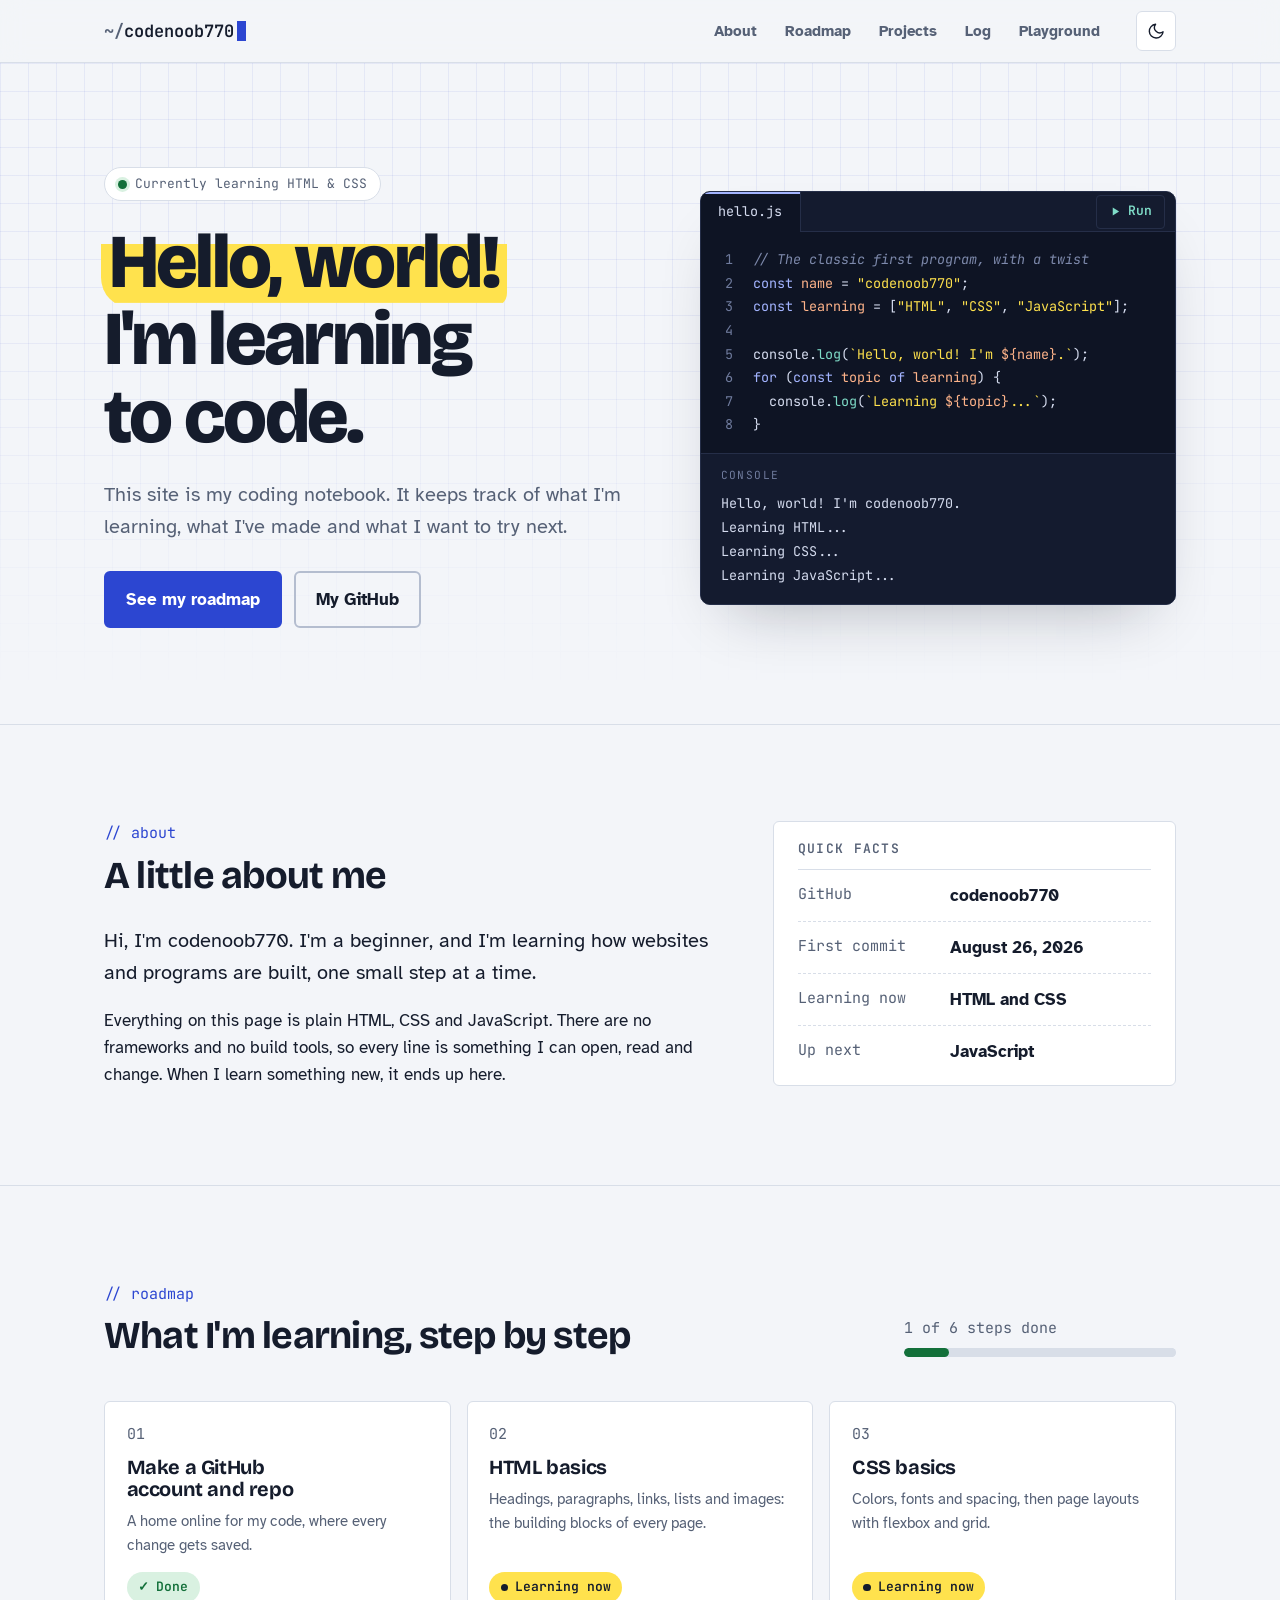
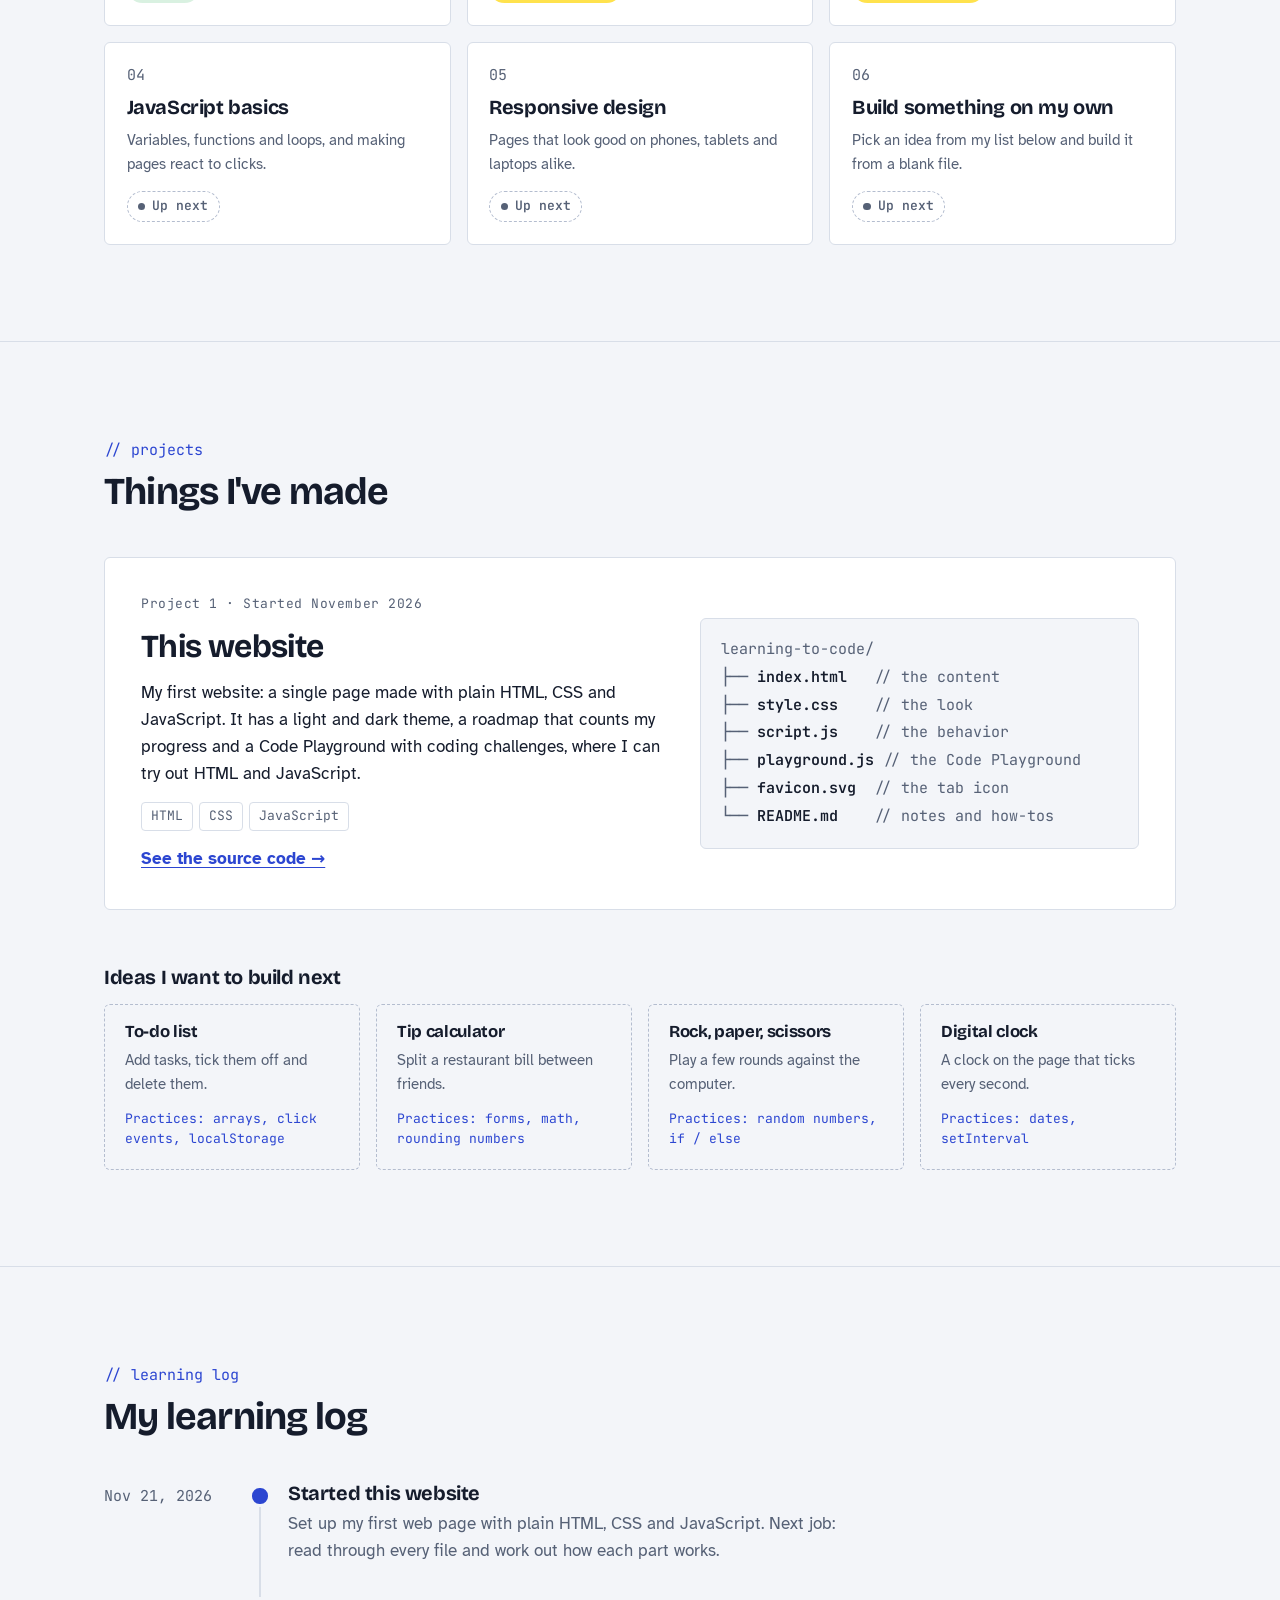
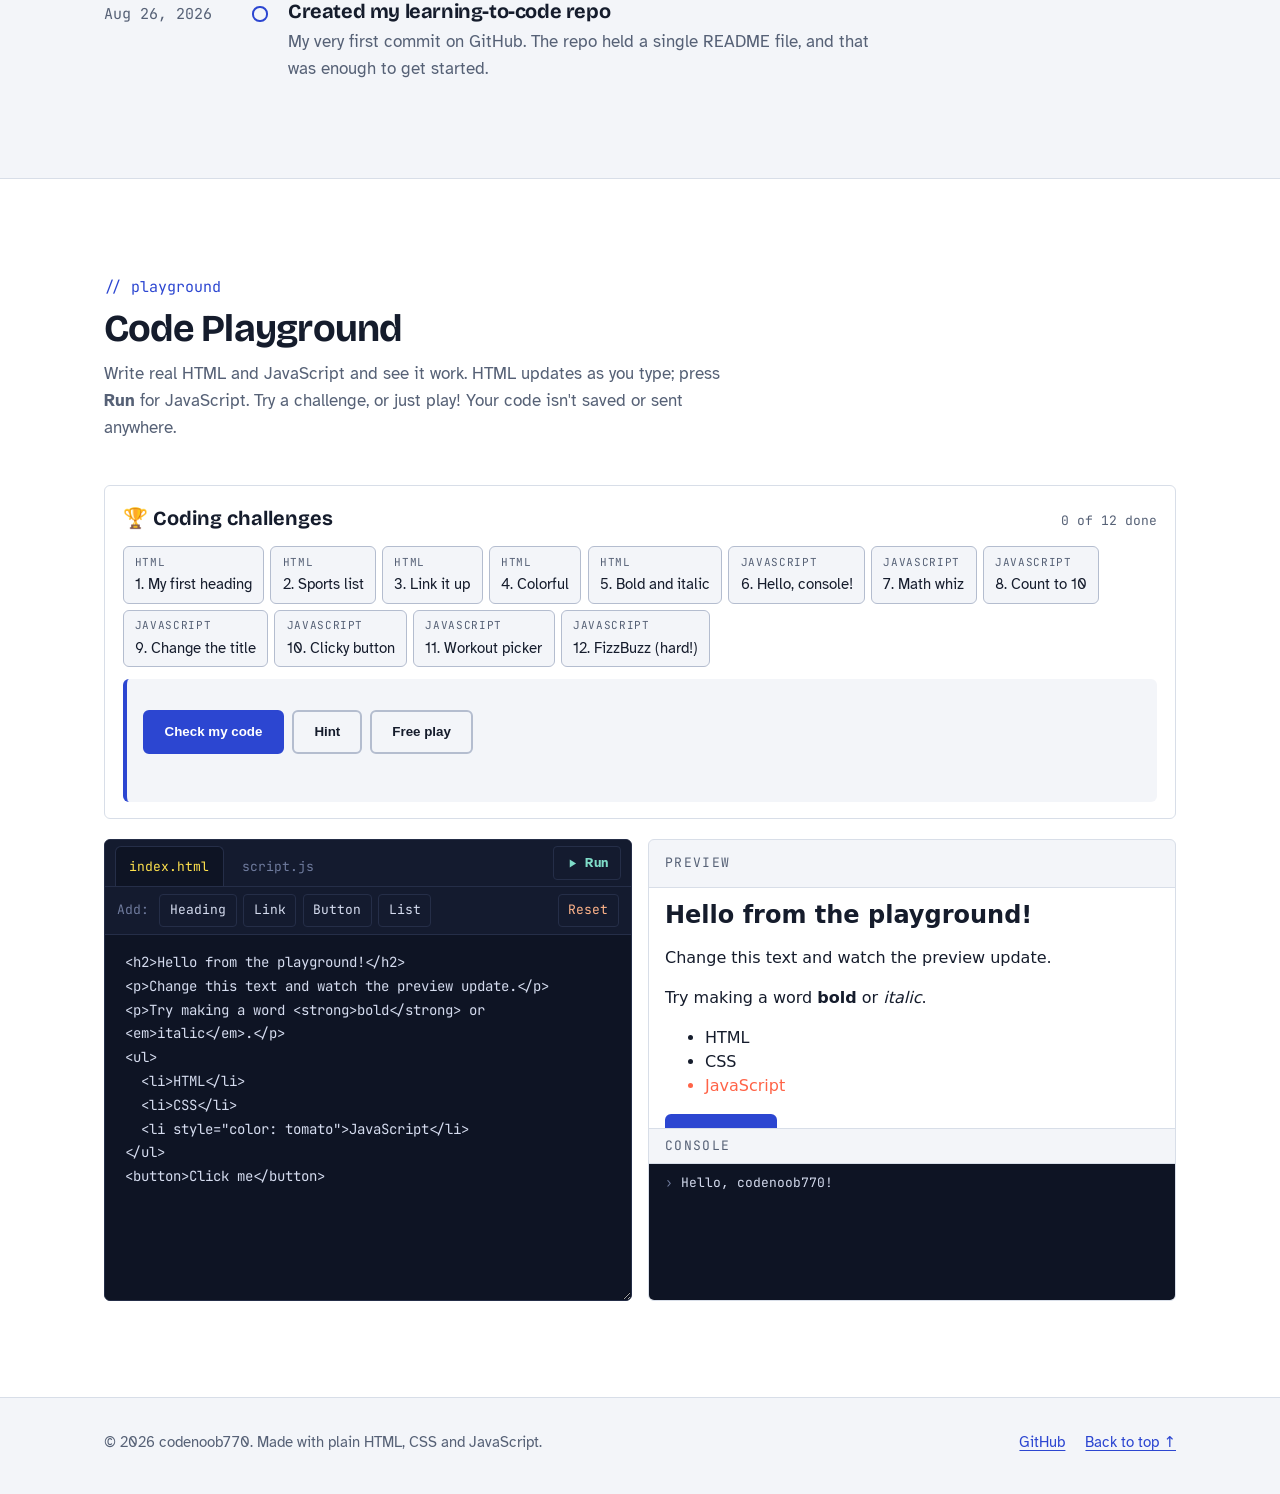
==== commit 27aaf70e: "Bug Bash World Map and a Code Playground with challenges Bug Bash: 10 levels in 3 worlds (levels.js)" ====
--- a/index.html
+++ b/index.html
@@ -24,7 +24,7 @@
   <link rel="stylesheet" href="https://fonts.googleapis.com/css2?family=Atkinson+Hyperlegible:ital,wght@0,400;0,700;1,400&family=Bricolage+Grotesque:opsz,wght@12..96,500..800&family=JetBrains+Mono:ital,wght@0,400;0,600;1,400&display=swap">
 
   <!-- My own styles -->
-  <link rel="stylesheet" href="style.css">
+  <link rel="stylesheet" href="style.css?v=2">
 
   <!-- Apply a saved light/dark choice before the page is drawn,
        so it never flashes the wrong colors. -->
@@ -41,7 +41,9 @@
   </script>
 
   <!-- My JavaScript. "defer" means: run it after all the HTML has loaded. -->
-  <script src="script.js" defer></script>
+  <script src="script.js?v=2" defer></script>
+  <!-- The Code Playground has its own file -->
+  <script src="playground.js?v=2" defer></script>
 </head>
 <body>
   <!-- Lets keyboard users jump past the menu. It only shows up when focused. -->
@@ -223,7 +225,8 @@
             <p>
               My first website: a single page made with plain HTML, CSS and
               JavaScript. It has a light and dark theme, a roadmap that counts
-              my progress and a playground for trying out HTML.
+              my progress and a Code Playground with coding challenges, where
+              I can try out HTML and JavaScript.
             </p>
             <ul class="tags" aria-label="Made with">
               <li>HTML</li>
@@ -238,6 +241,7 @@
 <span class="tree-dim">├──</span> <span class="tree-file">index.html</span>   <span class="tree-note">// the content</span>
 <span class="tree-dim">├──</span> <span class="tree-file">style.css</span>    <span class="tree-note">// the look</span>
 <span class="tree-dim">├──</span> <span class="tree-file">script.js</span>    <span class="tree-note">// the behavior</span>
+<span class="tree-dim">├──</span> <span class="tree-file">playground.js</span> <span class="tree-note">// the Code Playground</span>
 <span class="tree-dim">├──</span> <span class="tree-file">favicon.svg</span>  <span class="tree-note">// the tab icon</span>
 <span class="tree-dim">└──</span> <span class="tree-file">README.md</span>    <span class="tree-note">// notes and how-tos</span></pre>
         </article>
@@ -314,39 +318,62 @@
         <div class="section__head">
           <div class="section__title">
             <p class="eyebrow">// playground</p>
-            <h2 id="playground-title">Try writing some HTML</h2>
+            <h2 id="playground-title">Code Playground</h2>
             <p class="section__intro">
-              Type HTML in the editor and the preview updates as you type.
-              Nothing you type is saved or sent anywhere.
+              Write real HTML and JavaScript and see it work. HTML updates as you
+              type; press <strong>Run</strong> for JavaScript. Try a challenge, or just play!
+              Your code isn't saved or sent anywhere.
             </p>
+          </div>
+        </div>
+
+        <!-- Mini coding challenges (playground.js) -->
+        <div class="challenges">
+          <div class="challenges__head">
+            <p class="challenges__title">🏆 Coding challenges</p>
+            <p class="challenges__count" id="challenge-count"></p>
+          </div>
+          <div class="challenge-list" id="challenge-list"></div>
+          <div class="challenge" id="challenge-box" hidden>
+            <p class="challenge__title" id="challenge-title"></p>
+            <p class="challenge__task" id="challenge-task"></p>
+            <p class="challenge__hint" id="challenge-hint" hidden></p>
+            <div class="challenge__buttons">
+              <button class="button" id="challenge-check" type="button">Check my code</button>
+              <button class="button button--quiet" id="challenge-show-hint" type="button">Hint</button>
+              <button class="button button--quiet" id="challenge-exit" type="button">Free play</button>
+            </div>
+            <p class="challenge__result" id="challenge-result" aria-live="polite"></p>
           </div>
         </div>
 
         <div class="playground">
           <div class="playground__editor">
+            <div class="playground__tabs" role="group" aria-label="Which code">
+              <button class="code-tab" type="button" data-code-tab="html" aria-pressed="true">index.html</button>
+              <button class="code-tab" type="button" data-code-tab="js" aria-pressed="false">script.js</button>
+              <button class="editor__run playground__run" id="playground-run" type="button" title="Run (Ctrl + Enter)">
+                <svg viewBox="0 0 24 24" aria-hidden="true"><path d="M7 4.5v15l12-7.5z"/></svg>
+                <span>Run</span>
+              </button>
+            </div>
             <div class="playground__toolbar">
               <span class="playground__toolbar-label">Add:</span>
-              <button class="chip" type="button" data-snippet="heading">Heading</button>
-              <button class="chip" type="button" data-snippet="link">Link</button>
-              <button class="chip" type="button" data-snippet="button">Button</button>
+              <span class="playground__snippets" id="playground-snippets"></span>
               <button class="chip chip--reset" type="button" id="playground-reset">Reset</button>
             </div>
             <label class="visually-hidden" for="playground-input">Your HTML</label>
-            <!-- Inside a <textarea>, HTML tags are just text, so the example below shows up as code. -->
-            <textarea id="playground-input" spellcheck="false" autocapitalize="off" autocomplete="off">
-<h2>Hello from the playground!</h2>
-<p>Change this text and watch the preview update.</p>
-<p>Try making a word <strong>bold</strong> or <em>italic</em>.</p>
-<ul>
-  <li>HTML</li>
-  <li>CSS</li>
-  <li style="color: tomato">JavaScript</li>
-</ul></textarea>
+            <textarea id="playground-input" spellcheck="false" autocapitalize="off" autocomplete="off" autocorrect="off"></textarea>
+            <label class="visually-hidden" for="playground-js">Your JavaScript</label>
+            <textarea id="playground-js" spellcheck="false" autocapitalize="off" autocomplete="off" autocorrect="off" hidden></textarea>
           </div>
 
           <div class="playground__output">
             <p class="panel-label">Preview</p>
-            <div class="playground__preview" id="playground-preview"></div>
+            <!-- "sandbox" walls the preview off from the rest of my site -->
+            <iframe class="playground__frame" id="playground-frame" title="Preview of your code" sandbox="allow-scripts allow-modals"></iframe>
+            <p class="panel-label panel-label--console">Console</p>
+            <div class="playground__console" id="playground-console" aria-live="polite"></div>
           </div>
         </div>
       </div>
--- a/style.css
+++ b/style.css
@@ -1184,6 +1184,11 @@
   resize: vertical;
 }
 
+/* Only one editor shows at a time (the other has the "hidden" attribute) */
+.playground textarea[hidden] {
+  display: none;
+}
+
 .playground textarea:focus-visible {
   outline: 2px solid var(--syn-keyword);
   outline-offset: -2px;
@@ -1220,6 +1225,221 @@
   overflow: auto;
 }
 
+/* The JavaScript and challenge parts of the playground (playground.js) */
+.playground__tabs {
+  display: flex;
+  align-items: stretch;
+  gap: 0.25rem;
+  padding: 0.4rem 0.6rem 0;
+  border-bottom: 1px solid var(--code-line);
+  background: var(--code-panel);
+}
+
+.code-tab {
+  padding: 0.45rem 0.85rem;
+  border: 1px solid transparent;
+  border-bottom: 0;
+  border-radius: 6px 6px 0 0;
+  background: transparent;
+  color: var(--code-dim);
+  font-family: var(--font-code);
+  font-size: var(--text-xs);
+  cursor: pointer;
+}
+
+.code-tab[aria-pressed="true"] {
+  border-color: var(--code-line);
+  background: var(--code-bg);
+  color: var(--syn-string);
+}
+
+.playground__run {
+  align-self: center;
+  margin-left: auto;
+  margin-bottom: 0.35rem;
+}
+
+/* Glows when your JavaScript changed and hasn't run yet */
+.playground__run.is-waiting {
+  border-color: var(--syn-func);
+  box-shadow: 0 0 0 2px rgba(127, 220, 200, 0.35);
+}
+
+.playground__snippets {
+  display: contents;
+}
+
+.playground__frame {
+  display: block;
+  flex: 1;
+  width: 100%;
+  min-height: 15rem;
+  border: 0;
+  background: #ffffff;
+}
+
+.panel-label--console {
+  min-height: 2.25rem;
+  border-top: 1px solid var(--line);
+}
+
+.playground__console {
+  height: 8.5rem;
+  overflow-y: auto;
+  padding: 0.4rem 0;
+  background: var(--code-bg);
+  color: var(--code-fg);
+  font-family: var(--font-code);
+  font-size: var(--text-xs);
+}
+
+.playground__console:empty::before {
+  content: "console.log() messages show up here";
+  display: block;
+  padding: 0.2rem 1rem;
+  color: var(--code-dim);
+}
+
+.console-line {
+  margin: 0;
+  padding: 0.15rem 1rem;
+  white-space: pre-wrap;
+  overflow-wrap: anywhere;
+}
+
+.console-line::before {
+  content: "› ";
+  color: var(--code-dim);
+}
+
+.console-line--error {
+  color: #ff8a80;
+  background: rgba(255, 107, 107, 0.08);
+}
+
+.challenges {
+  display: flex;
+  flex-direction: column;
+  gap: 0.75rem;
+  margin-bottom: 1.25rem;
+  padding: 1rem 1.1rem;
+  border: 1px solid var(--line);
+  border-radius: var(--radius);
+  background: var(--surface);
+}
+
+.challenges__head {
+  display: flex;
+  flex-wrap: wrap;
+  align-items: baseline;
+  justify-content: space-between;
+  gap: 0.25rem 1rem;
+}
+
+.challenges__title {
+  margin: 0;
+  font-family: var(--font-display);
+  font-size: var(--text-lg);
+  font-weight: 700;
+}
+
+.challenges__count {
+  margin: 0;
+  color: var(--muted);
+  font-family: var(--font-code);
+  font-size: var(--text-xs);
+}
+
+.challenge-list {
+  display: flex;
+  flex-wrap: wrap;
+  gap: 0.4rem;
+}
+
+.challenge-chip {
+  display: inline-flex;
+  flex-direction: column;
+  align-items: flex-start;
+  gap: 0.05rem;
+  padding: 0.4rem 0.7rem;
+  border: 1px solid var(--line-strong);
+  border-radius: var(--radius);
+  background: var(--paper);
+  color: var(--ink);
+  font: inherit;
+  font-size: var(--text-sm);
+  text-align: left;
+  cursor: pointer;
+}
+
+.challenge-chip:hover {
+  border-color: var(--accent);
+}
+
+.challenge-chip__type {
+  color: var(--muted);
+  font-family: var(--font-code);
+  font-size: 0.6875rem;
+  text-transform: uppercase;
+  letter-spacing: 0.06em;
+}
+
+.challenge-chip.is-done {
+  border-color: var(--ok);
+  background: var(--ok-soft);
+}
+
+.challenge-chip.is-current {
+  box-shadow: 0 0 0 2px var(--accent);
+}
+
+.challenge {
+  display: flex;
+  flex-direction: column;
+  gap: 0.5rem;
+  padding: 0.9rem 1rem;
+  border-left: 4px solid var(--accent);
+  border-radius: var(--radius);
+  background: var(--paper);
+}
+
+.challenge__title {
+  margin: 0;
+  font-weight: 700;
+}
+
+.challenge__task,
+.challenge__hint {
+  margin: 0;
+}
+
+.challenge__hint {
+  color: var(--muted);
+  font-family: var(--font-code);
+  font-size: var(--text-sm);
+  overflow-wrap: anywhere;
+}
+
+.challenge__buttons {
+  display: flex;
+  flex-wrap: wrap;
+  gap: 0.5rem;
+}
+
+.challenge__result {
+  margin: 0;
+  min-height: 1.5em;
+  font-weight: 700;
+}
+
+.challenge__result.is-pass {
+  color: var(--ok);
+}
+
+.challenge__result.is-fail {
+  color: var(--muted);
+}
+
 /* Phones zoom in on text boxes with small text, so use 16px there */
 @media (max-width: 720px) {
   .playground textarea {
